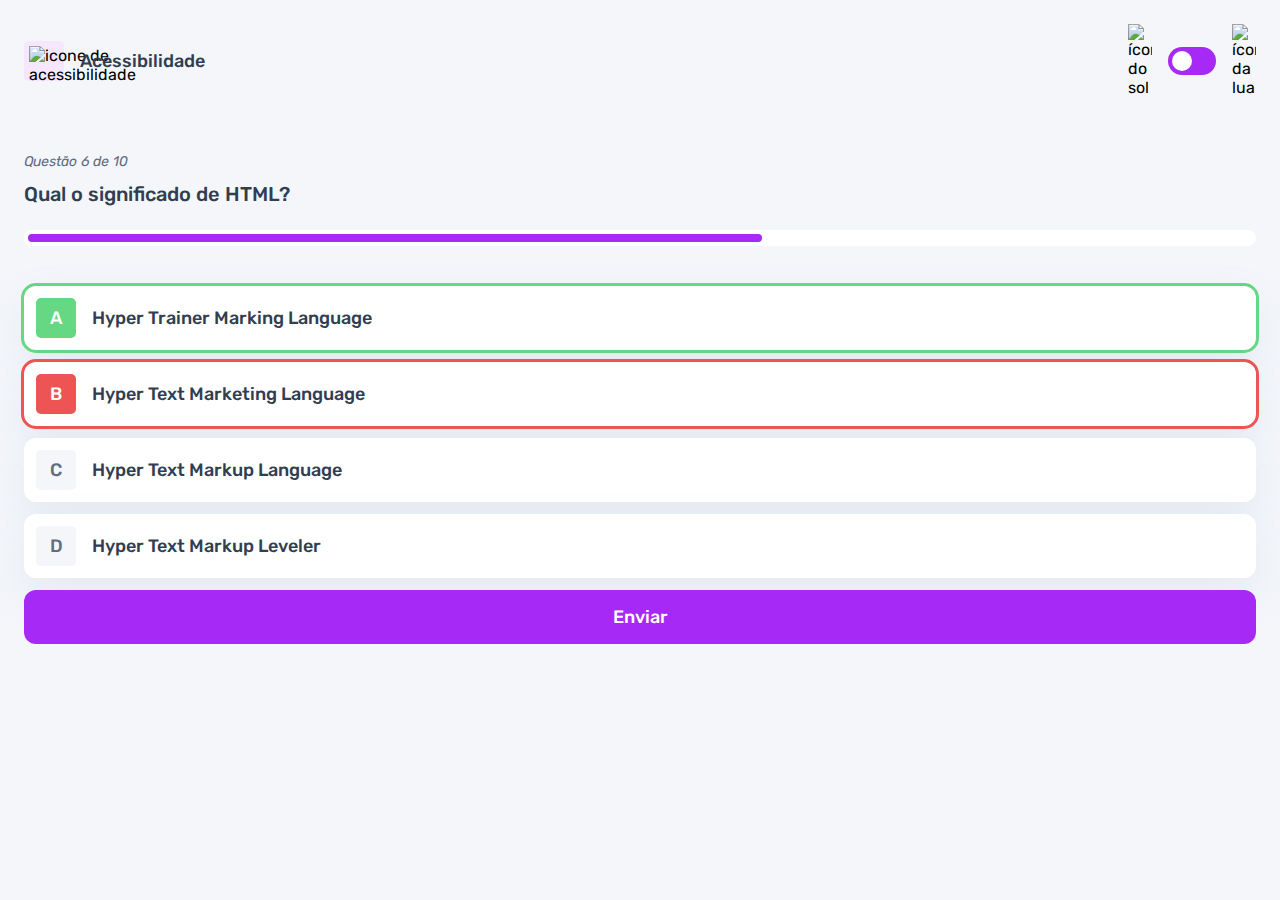
==== pages/quiz/quiz.html @ 8992e651 "adicionado o efeito para alternativas corretas e erradas" ====
<!DOCTYPE html>
<html lang="en">
<head>
    <meta charset="UTF-8">
    <meta name="viewport" content="width=device-width, initial-scale=1.0">
    <link rel="preconnect" href="https://fonts.googleapis.com">
    <link rel="preconnect" href="https://fonts.gstatic.com" crossorigin>
    <link href="https://fonts.googleapis.com/css2?family=Rubik:ital,wght@0,300..900;1,300..900&display=swap" rel="stylesheet">
    <link rel="stylesheet" href="quiz.css">
    <title>Quiz App</title>
</head>
<body>
    <header>
        <div class="assunto">
            <div class="assunto_icone">
                <img src="../../assets/images/icon-accessibility.svg" alt="icone de acessibilidade">
            </div>

            <h1>Acessibilidade</h1>
        </div>

        <div class="tema">
            <img src="../../assets/images/icon-sun-dark.svg" alt="ícone do sol">
            <button>
                <div></div>
            </button>
            <img src="../../assets/images/icon-moon-dark.svg" alt="ícone da lua">
        </div>
    </header>

    <main>
        <section class="pergunta">
            <p>Questão 6 de 10</p>

            <h2>Qual o significado de HTML?</h2>

            <div class="barra_progresso">
                <div></div>
            </div>
        </section>

        <section class="alternativas">
            <form action="">
                <label for="alternativa_a" id="correta">
                    <input type="radio" id="alternativa_a" name="alternativa">

                    <div>
                        <span>A</span>
                        Hyper Trainer Marking Language
                    </div>
                </label>

                <label for="alternativa_b" id="errada">
                    <input type="radio" id="alternativa_b" name="alternativa">

                    <div>
                        <span>B</span>
                        Hyper Text Marketing Language
                    </div>
                </label>

                <label for="alternativa_c">
                    <input type="radio" id="alternativa_c" name="alternativa">

                    <div>
                        <span>C</span>
                        Hyper Text Markup Language
                    </div>
                </label>

                <label for="alternativa_d">
                    <input type="radio" id="alternativa_d" name="alternativa">
        
                    <div>
                         <span>D</span>
                         Hyper Text Markup Leveler
                    </div>
                </label>
            </form>

            <button>Enviar</button>
        </section>
    </main>
</body>
</html>
---- pages/quiz/quiz.css ----
* {
    margin: 0;
    padding: 0;
    box-sizing: border-box;
    font-family: "Rubik", sans-serif;
    -webkit-font-smoothing: antialiased;
}

:root {
    --bg-color: #f4f6fa;
    --purple: #a729f5;
    --primary-text-color: #313e51;
    --secundary-text-color: #626c7f;
    --button-bg: #fff;
    --shadow: 0px 16px 40px 0px rgba(143, 160, 193, 0.14);
    --bg-html: #fff1e9;
    --bg-css: #e0fdef;
    --bg-javascript: #ebf0ff;
    --bg-acessibilidade: #f6e7ff;
    --white: #fff;
    --green: #66d782;
    --red: #ee5454;
    --bg-mobile: url(../../assets/images/pattern-background-mobile-light.svg);
    --bg-desktop: url(../../assets/images/pattern-background-desktop-light.svg);
}

body.escuro {
    --bg-color: #313e51;
    --bg-mobile: url(../../assets/images/pattern-background-mobile-dark.svg);
    --bg-desktop: url(../../assets/images/pattern-background-desktop-dark.svg);
    --primary-text-color: #fff;
    --secundary-text-color: #abc1e1;
    --button-bg: #3b4d66;
    --shadow: 0px 16px 40px 0px rgba(49, 62, 81, 0.14);
}

body {
    height: 100svh;
    background: var(--bg-mobile) var(--bg-color);
    background-repeat: no-repeat;
    background-size: cover;
}

header {
    display: flex;
    justify-content: space-between;
    padding: 16px 24px;
}

.assunto {
    display: flex;
    align-items: center;
    gap: 16px;
}

.assunto_icone {
    background: var(--bg-acessibilidade);
    width: 40px;
    height: 40px;
    padding: 5px;
    border-radius: 5px;
}

.assunto_icone img {
    width: 100%;
}

.assunto h1 {
    font-size: 18px;
    font-weight: 500;
    color: var(--primary-text-color);
}

.tema {
    padding: 8px 0;
    display: flex;
    align-items: center;
    gap: 8px;
}

.tema img {
    width: 16px;
}

.tema button {
    height: 20px;
    width: 32px;
    background: var(--purple);
    border: 0;
    border-radius: 999px;
    padding: 4px;
}

.tema button div {
    background: var(--white);
    width: 12px;
    height: 12px;
    border-radius: 999px;
}

main {
    padding: 32px 24px;
}

.pergunta {
    margin-bottom: 40px;
}

.pergunta p {
    font-style: italic;
    font-size: 14px;
    color: var(--secundary-text-color);
    margin-bottom: 12px;
}

.pergunta h2 {
    font-size: 20px;
    font-weight: 500;
    color: var(--primary-text-color);
    line-height: 24px;
    margin-bottom: 24px;
}

.barra_progresso {
    background: var(--button-bg);
    height: 16px;
    padding: 4px;
    border-radius: 999px;
}

.barra_progresso div {
    height: 100%;
    width: 60%;
    background: var(--purple);
    border-radius: 999px;
}

.alternativas form {
    display: flex;
    flex-direction: column;
    gap: 12px;
    margin-bottom: 12px;
}

.alternativas label {
    display: block;
    background: var(--button-bg);
    padding: 12px;
    font-size: 18px;
    font-weight: 500;
    border-radius: 12px;
    box-shadow: var(--shadow);
    color: var(--primary-text-color);
}

.alternativas label:has(input:checked) {
    outline: 3px solid var(--purple);

    & span {
        background: var(--purple);
        color: var(--white);
    }
}

.alternativas label#correta {
    outline: 3px solid var(--green);

    & span {
        background: var(--green);
        color: var(--white);
    }
}

.alternativas label#errada {
    outline: 3px solid var(--red);

    & span {
        background: var(--red);
        color: var(--white);
    }
}

.alternativas input {
    display: none;
}

.alternativas div {
    display: flex;
    align-items: center;
    gap: 16px;
}

.alternativas div span {
    display: block;
    width: 40px;
    height: 40px;
    background: var(--bg-color);
    border-radius: 5px;
    color: var(--secundary-text-color);

    display: flex;
    align-items: center;
    justify-content: center;
    flex-shrink: 0;
}

.alternativas button {
    padding: 16px;
    border-radius: 12px;
    border: none;
    background: var(--purple);
    color: var(--white);
    width: 100%;

    font-size: 18px;
    font-weight: 500;
}

@media(min-width: 1100px) {
    .tema {
        gap: 16px;
    }

    .tema img {
        width: 24px;
    }

    .tema button {
        width: 48px;
        height: 28px;
    }

    .tema button div {
        width: 20px;
        height: 20px;
    }
}
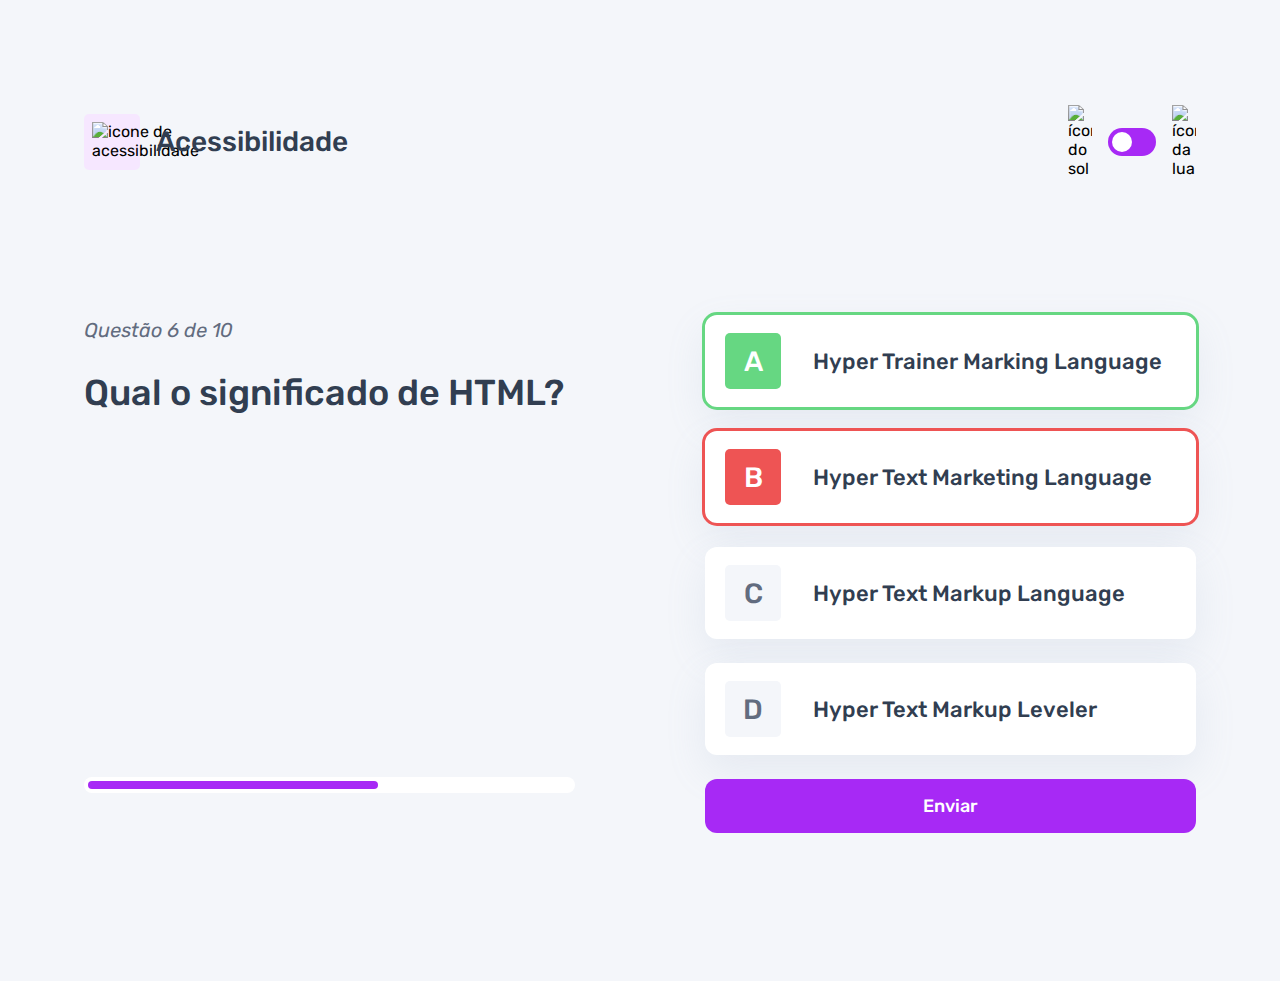
==== commit 4393da15: "adicionada a responsividade para o desktop" ====
--- a/pages/quiz/quiz.html
+++ b/pages/quiz/quiz.html
@@ -30,10 +30,11 @@
 
     <main>
         <section class="pergunta">
-            <p>Questão 6 de 10</p>
+            <div>
+                <p>Questão 6 de 10</p>
 
-            <h2>Qual o significado de HTML?</h2>
-
+                <h2>Qual o significado de HTML?</h2>
+            </div>
             <div class="barra_progresso">
                 <div></div>
             </div>
--- a/pages/quiz/quiz.css
+++ b/pages/quiz/quiz.css
@@ -217,6 +217,22 @@
 }
 
 @media(min-width: 1100px) {
+    header {
+        margin-block: 81px;
+        max-width: 1160px;
+        margin-inline: auto;
+    }
+
+    .assunto_icone {
+        width: 56px;
+        height: 56px;
+        padding: 8px;
+    }
+
+    .assunto h1 {
+        font-size: 28px;
+    }
+
     .tema {
         gap: 16px;
     }
@@ -234,4 +250,57 @@
         width: 20px;
         height: 20px;
     }
+
+    main {
+        max-width: 1160px;
+        margin-inline: auto;
+
+        display: flex;
+        gap: 130px;
+    }
+
+    section {
+        width: 100%;
+    }
+
+    .pergunta {
+        display: flex;
+        flex-direction: column;
+        justify-content: space-between;
+    }
+
+    .pergunta p {
+        font-size: 20px;
+        line-height: 30px;
+        margin-bottom: 27px;
+    }
+
+    .pergunta h2 {
+        font-size: 36px;
+        line-height: 42px;
+    }
+
+    .alternativas form {
+        gap: 24px;
+        margin-bottom: 24px;
+    }
+
+    .alternativas label {
+        font-size: 22px;
+        padding: 18px 20px;
+    }
+
+    .alternativas div {
+        gap: 32px;
+    }
+
+    .alternativas div span {
+        width: 56px;
+        height: 56px;
+        font-size: 28px;
+    }
+
+    .alternativas botton {
+        font-size: 22px;
+    }
 }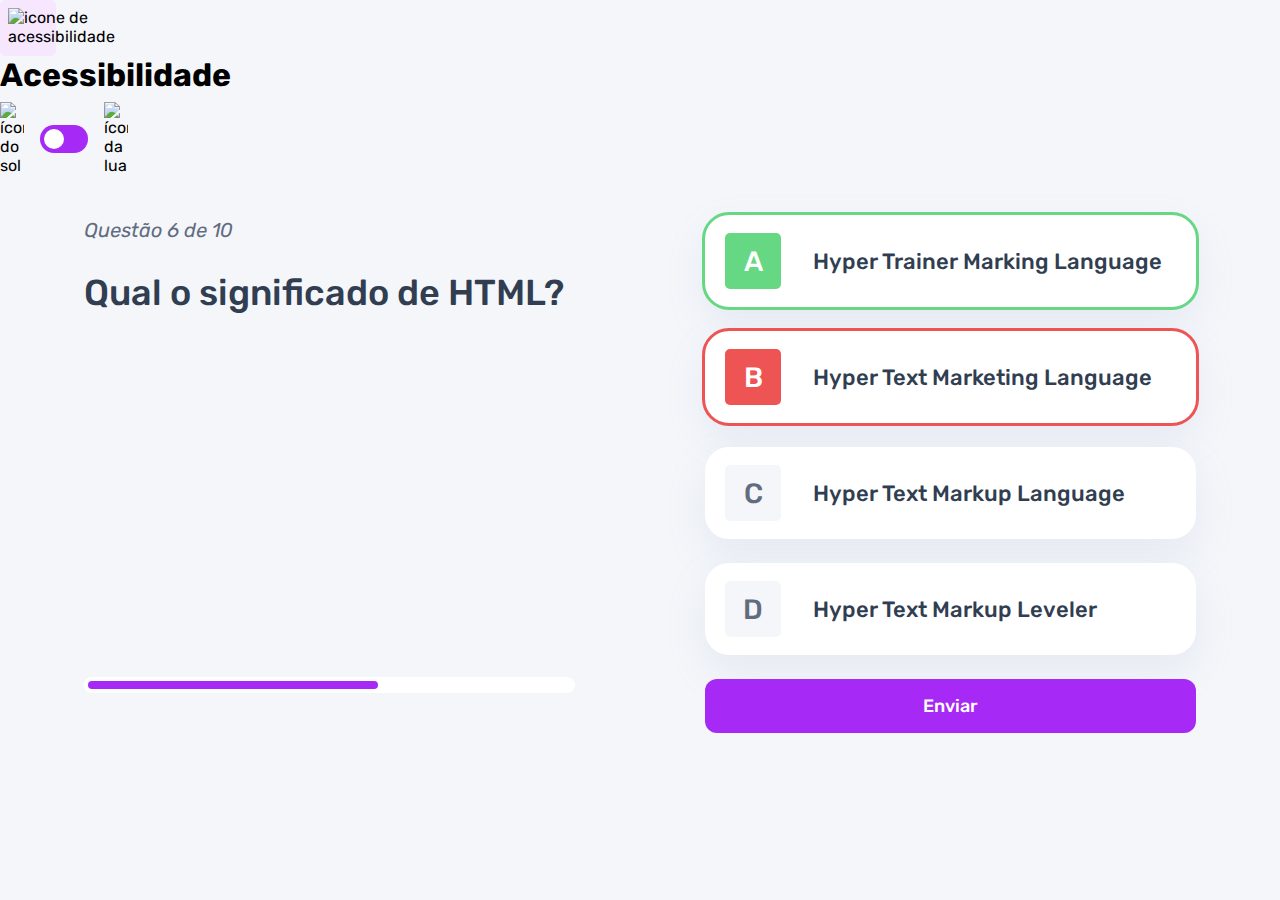
==== commit 240a8a3e: "ajuste das cores no tema dark" ====
--- a/pages/quiz/quiz.html
+++ b/pages/quiz/quiz.html
@@ -9,7 +9,7 @@
     <link rel="stylesheet" href="quiz.css">
     <title>Quiz App</title>
 </head>
-<body>
+<body class="escuro>
     <header>
         <div class="assunto">
             <div class="assunto_icone">
--- a/pages/quiz/quiz.css
+++ b/pages/quiz/quiz.css
@@ -8,7 +8,10 @@
 
 :root {
     --bg-color: #f4f6fa;
+    --bg-span: #f4f6fa;
+    --color-span: #626c7f;
     --purple: #a729f5;
+    --purple-hover: rgba(167, 41, 245, 0.7);
     --primary-text-color: #313e51;
     --secundary-text-color: #626c7f;
     --button-bg: #fff;
@@ -26,6 +29,7 @@
 
 body.escuro {
     --bg-color: #313e51;
+    --color-span: #313e51;
     --bg-mobile: url(../../assets/images/pattern-background-mobile-dark.svg);
     --bg-desktop: url(../../assets/images/pattern-background-desktop-dark.svg);
     --primary-text-color: #fff;
@@ -151,6 +155,14 @@
     border-radius: 12px;
     box-shadow: var(--shadow);
     color: var(--primary-text-color);
+    cursor: pointer;
+}
+
+.alternativas label:hover {
+    & span {
+        background: var(--bg-acessibilidade);
+        color: var(--purple);
+    }
 }
 
 .alternativas label:has(input:checked) {
@@ -194,9 +206,9 @@
     display: block;
     width: 40px;
     height: 40px;
-    background: var(--bg-color);
+    background: var(--bg-span);
     border-radius: 5px;
-    color: var(--secundary-text-color);
+    color: var(--color-span);
 
     display: flex;
     align-items: center;
@@ -214,6 +226,12 @@
 
     font-size: 18px;
     font-weight: 500;
+    transition: background 0.3s;
+}
+
+.alternativas button:hover {
+    background: var(--purple-hover);
+    cursor: pointer;
 }
 
 @media(min-width: 1100px) {
@@ -255,7 +273,7 @@
         max-width: 1160px;
         margin-inline: auto;
 
-        display: flex;
+        display: flex;                  
         gap: 130px;
     }
 
@@ -288,6 +306,7 @@
     .alternativas label {
         font-size: 22px;
         padding: 18px 20px;
+        border-radius: 24px;
     }
 
     .alternativas div {
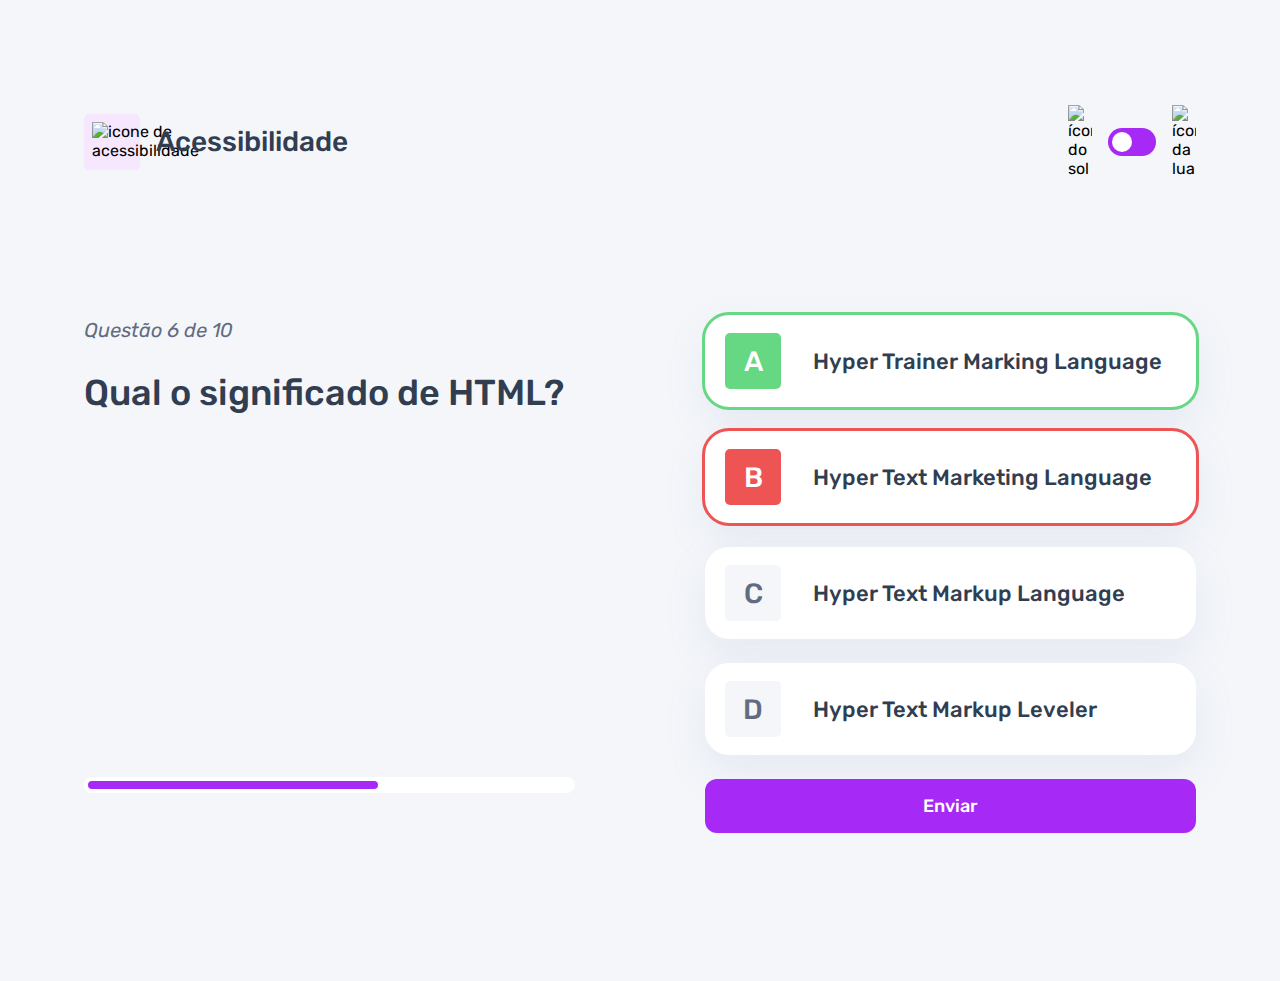
==== commit cc99ecdc: "ajuste da largura do header no index.html" ====
--- a/pages/quiz/quiz.html
+++ b/pages/quiz/quiz.html
@@ -9,7 +9,7 @@
     <link rel="stylesheet" href="quiz.css">
     <title>Quiz App</title>
 </head>
-<body class="escuro>
+<body>
     <header>
         <div class="assunto">
             <div class="assunto_icone">
--- a/pages/quiz/quiz.css
+++ b/pages/quiz/quiz.css
@@ -235,6 +235,11 @@
 }
 
 @media(min-width: 1100px) {
+    body {
+        background: var(--bg-desktop) var(--bg-color);
+        background-size: cover;
+        background-repeat: no-repeat;
+    }
     header {
         margin-block: 81px;
         max-width: 1160px;
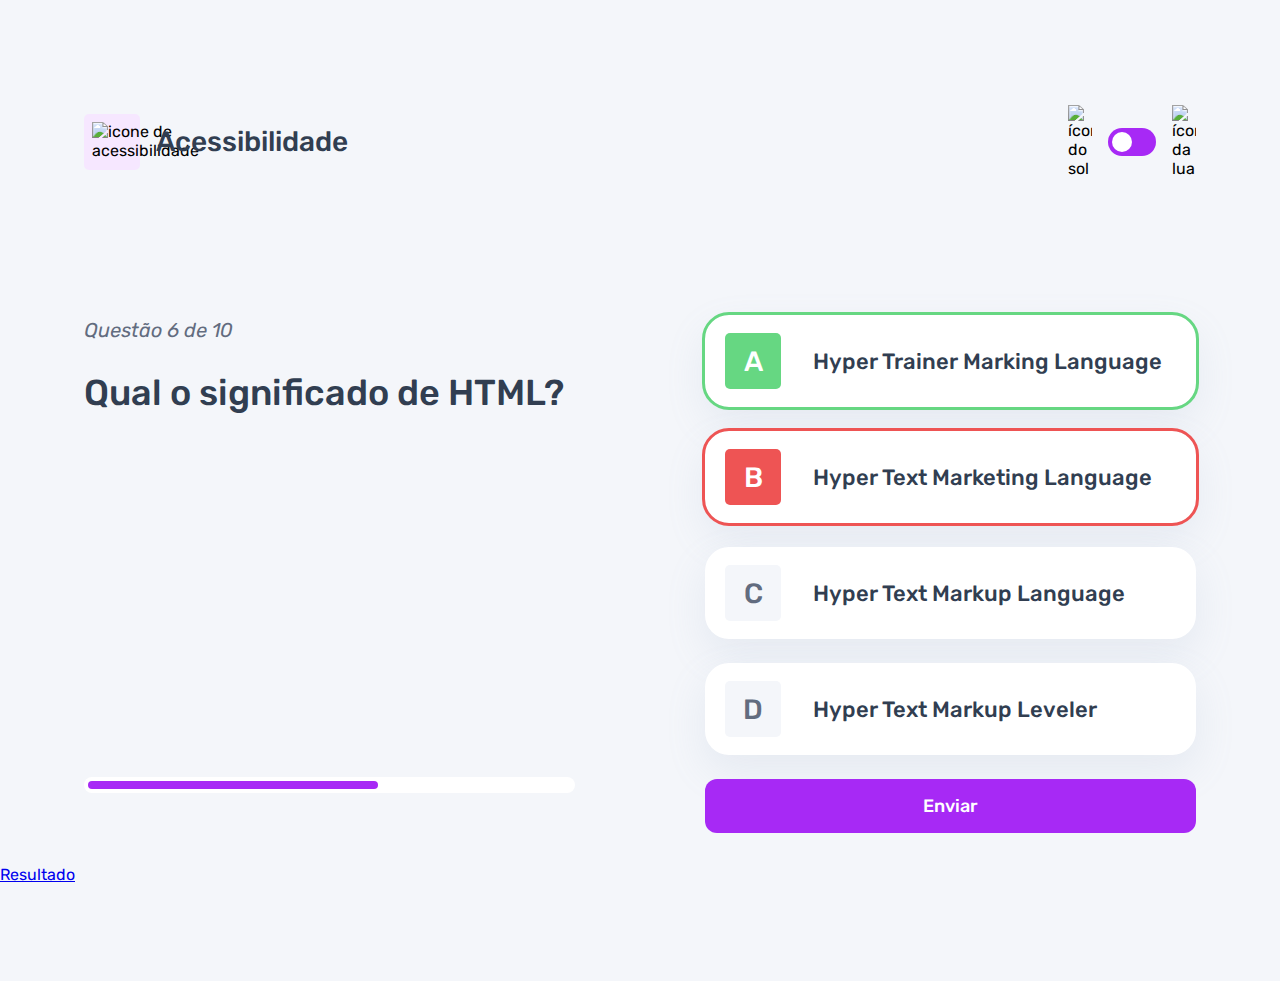
==== commit 90f668fc: "importação de códigod do quiz.html e do quiz.css para a página de resultados" ====
--- a/pages/quiz/quiz.html
+++ b/pages/quiz/quiz.html
@@ -82,5 +82,7 @@
             <button>Enviar</button>
         </section>
     </main>
+
+    <a href="../resultado/resultado.html">Resultado</a>
 </body>
 </html>--- a/pages/quiz/quiz.css
+++ b/pages/quiz/quiz.css
@@ -240,6 +240,7 @@
         background-size: cover;
         background-repeat: no-repeat;
     }
+    
     header {
         margin-block: 81px;
         max-width: 1160px;
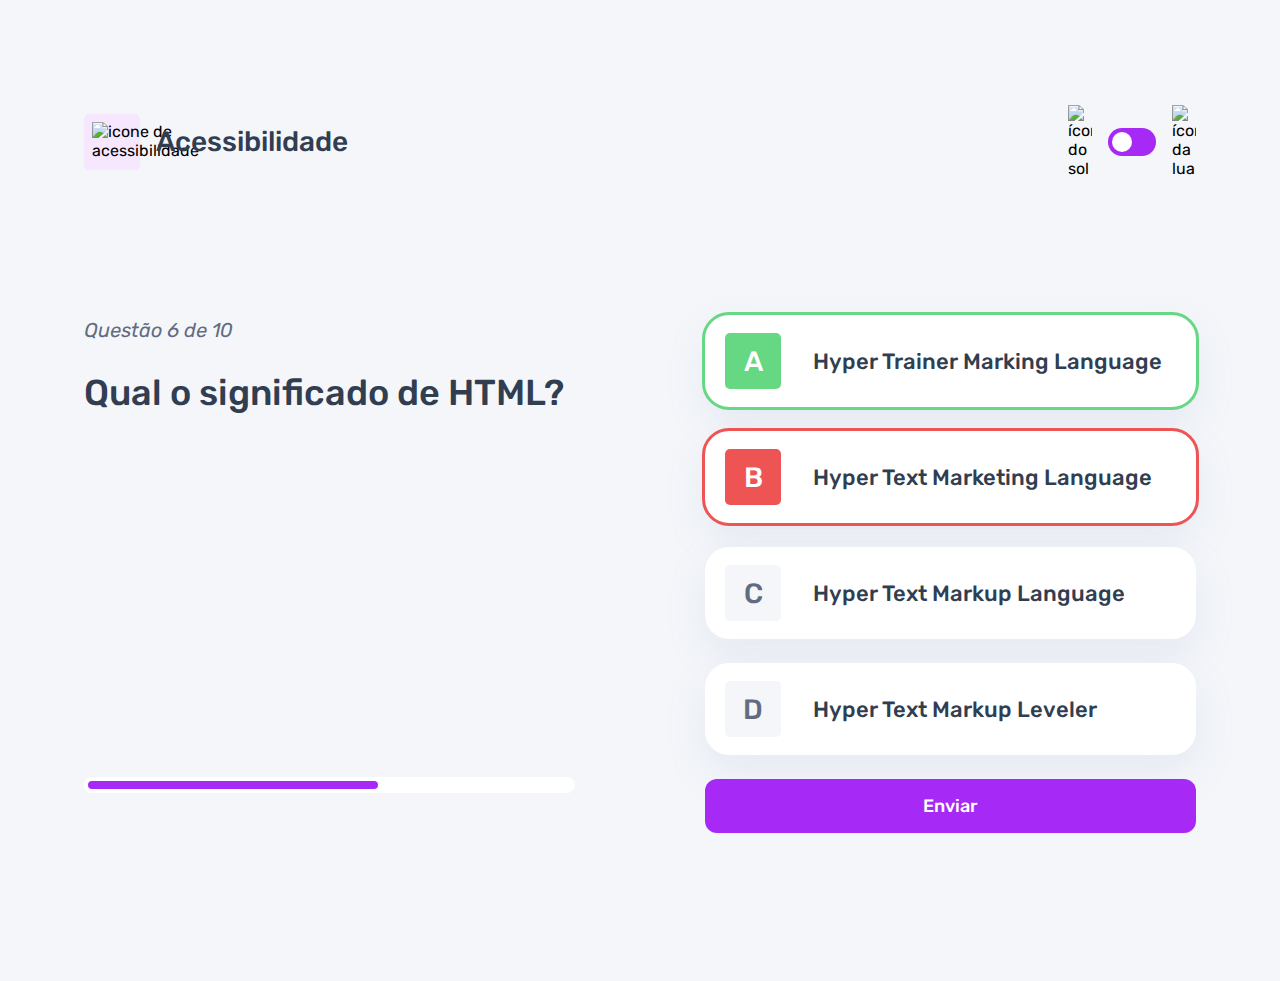
==== commit d9f9755e: "adicionada a função para escolher o tema do quiz no index.html" ====
--- a/pages/quiz/quiz.html
+++ b/pages/quiz/quiz.html
@@ -7,6 +7,7 @@
     <link rel="preconnect" href="https://fonts.gstatic.com" crossorigin>
     <link href="https://fonts.googleapis.com/css2?family=Rubik:ital,wght@0,300..900;1,300..900&display=swap" rel="stylesheet">
     <link rel="stylesheet" href="quiz.css">
+    <script src="./quiz.js" type="module" defer></script>
     <title>Quiz App</title>
 </head>
 <body>
@@ -82,7 +83,5 @@
             <button>Enviar</button>
         </section>
     </main>
-
-    <a href="../resultado/resultado.html">Resultado</a>
 </body>
 </html>--- a/pages/quiz/quiz.css
+++ b/pages/quiz/quiz.css
@@ -93,6 +93,8 @@
     border: 0;
     border-radius: 999px;
     padding: 4px;
+    display: flex;
+    cursor: pointer;
 }
 
 .tema button div {
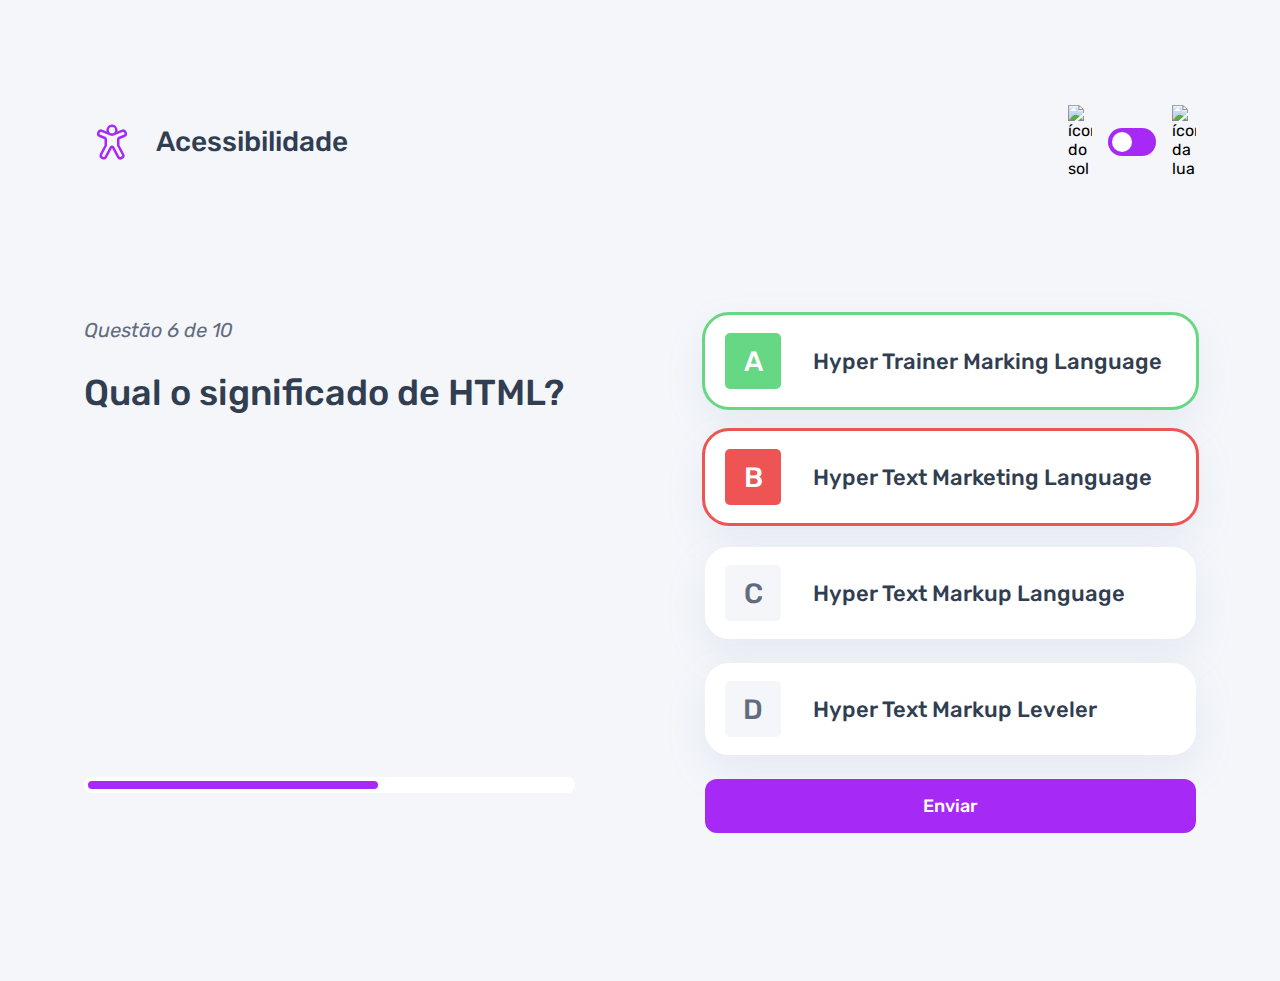
==== commit bab0ed54: "alteração dinâmica do assunto da página" ====
--- a/pages/quiz/quiz.html
+++ b/pages/quiz/quiz.html
@@ -14,7 +14,7 @@
     <header>
         <div class="assunto">
             <div class="assunto_icone">
-                <img src="../../assets/images/icon-accessibility.svg" alt="icone de acessibilidade">
+                <img src="../../assets/images/icon-acessibilidade.svg" alt="icone de acessibilidade">
             </div>
 
             <h1>Acessibilidade</h1>
--- a/pages/quiz/quiz.css
+++ b/pages/quiz/quiz.css
@@ -55,14 +55,30 @@
     display: flex;
     align-items: center;
     gap: 16px;
+
 }
 
 .assunto_icone {
-    background: var(--bg-acessibilidade);
     width: 40px;
     height: 40px;
     padding: 5px;
     border-radius: 5px;
+}
+
+.assunto_icon.html {
+    background: var(--bg-html);
+}
+
+.assunto_icon.css {
+    background: var(--bg-css);
+}
+
+.assunto_icon.javascript {
+    background: var(--bg-javascript);
+}
+
+.assunto_icone.acessibilidade {
+    background: var(--bg-acessibilidade);
 }
 
 .assunto_icone img {
